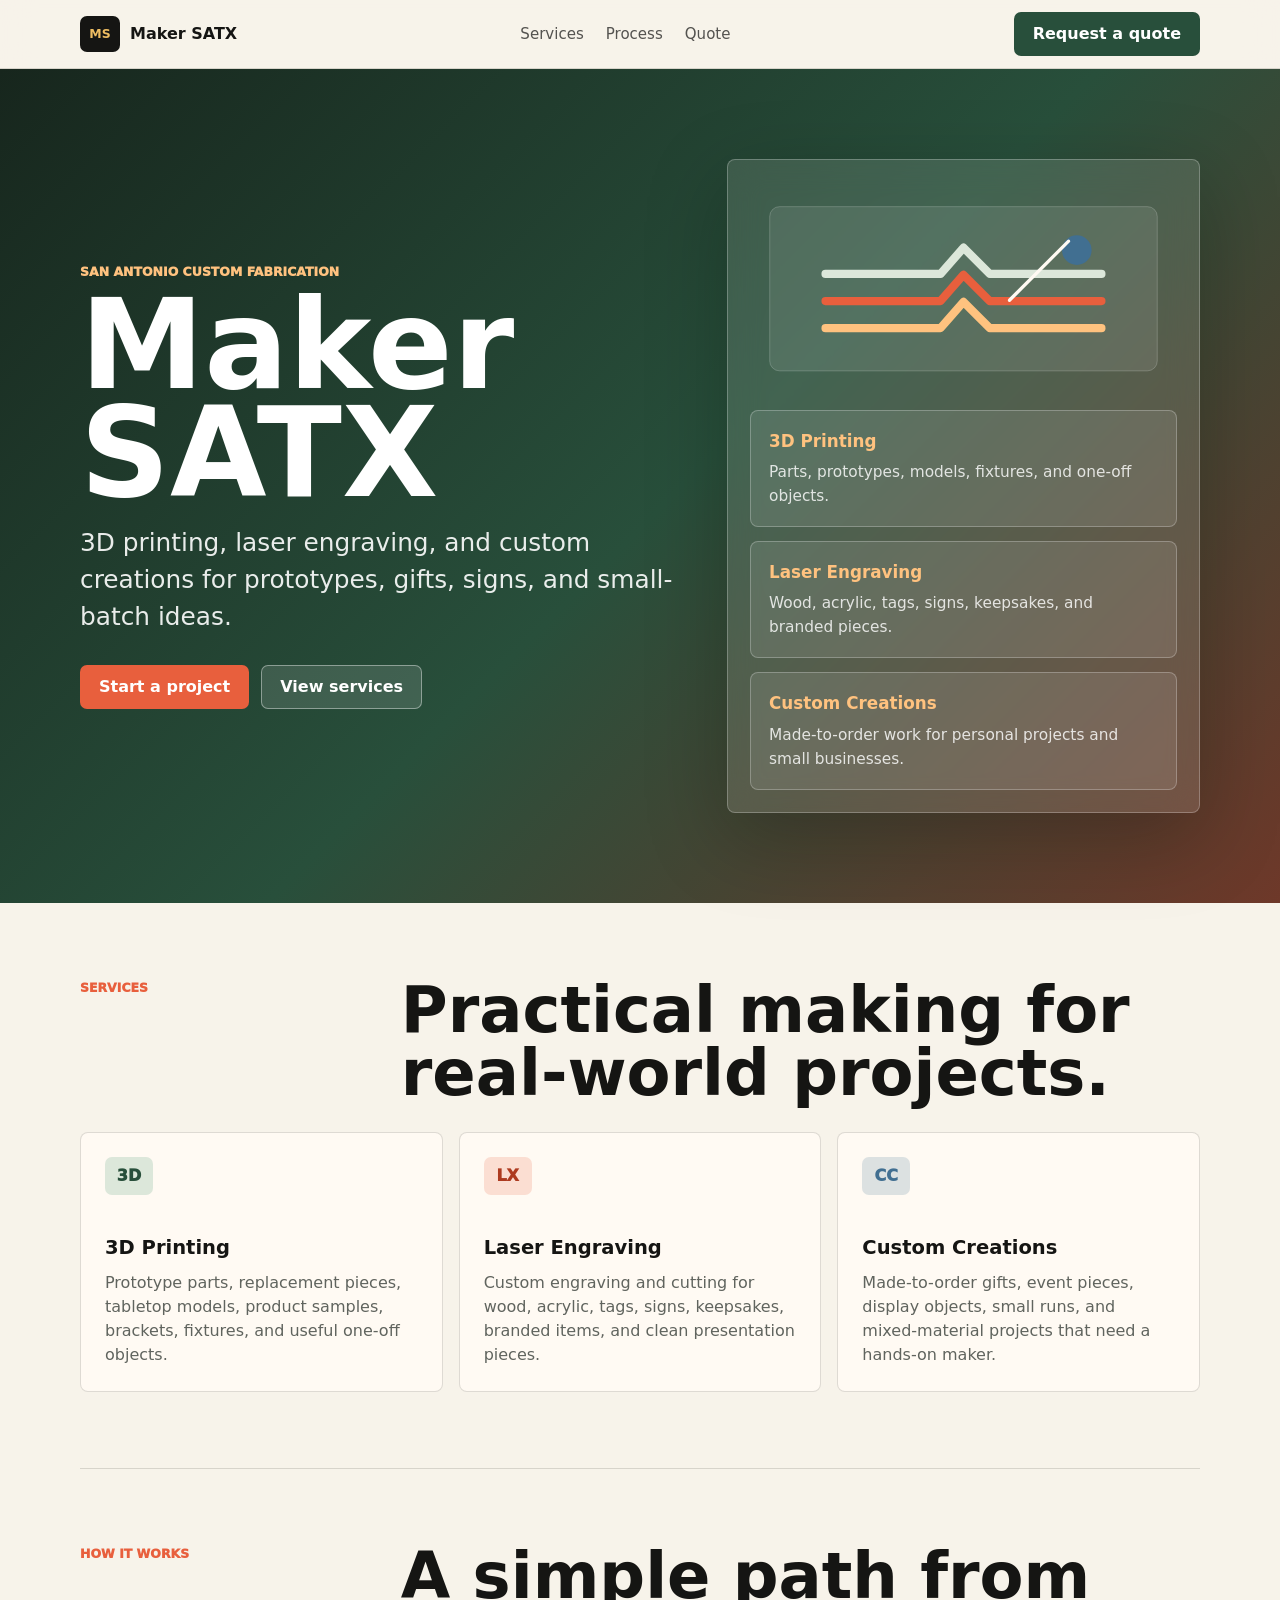
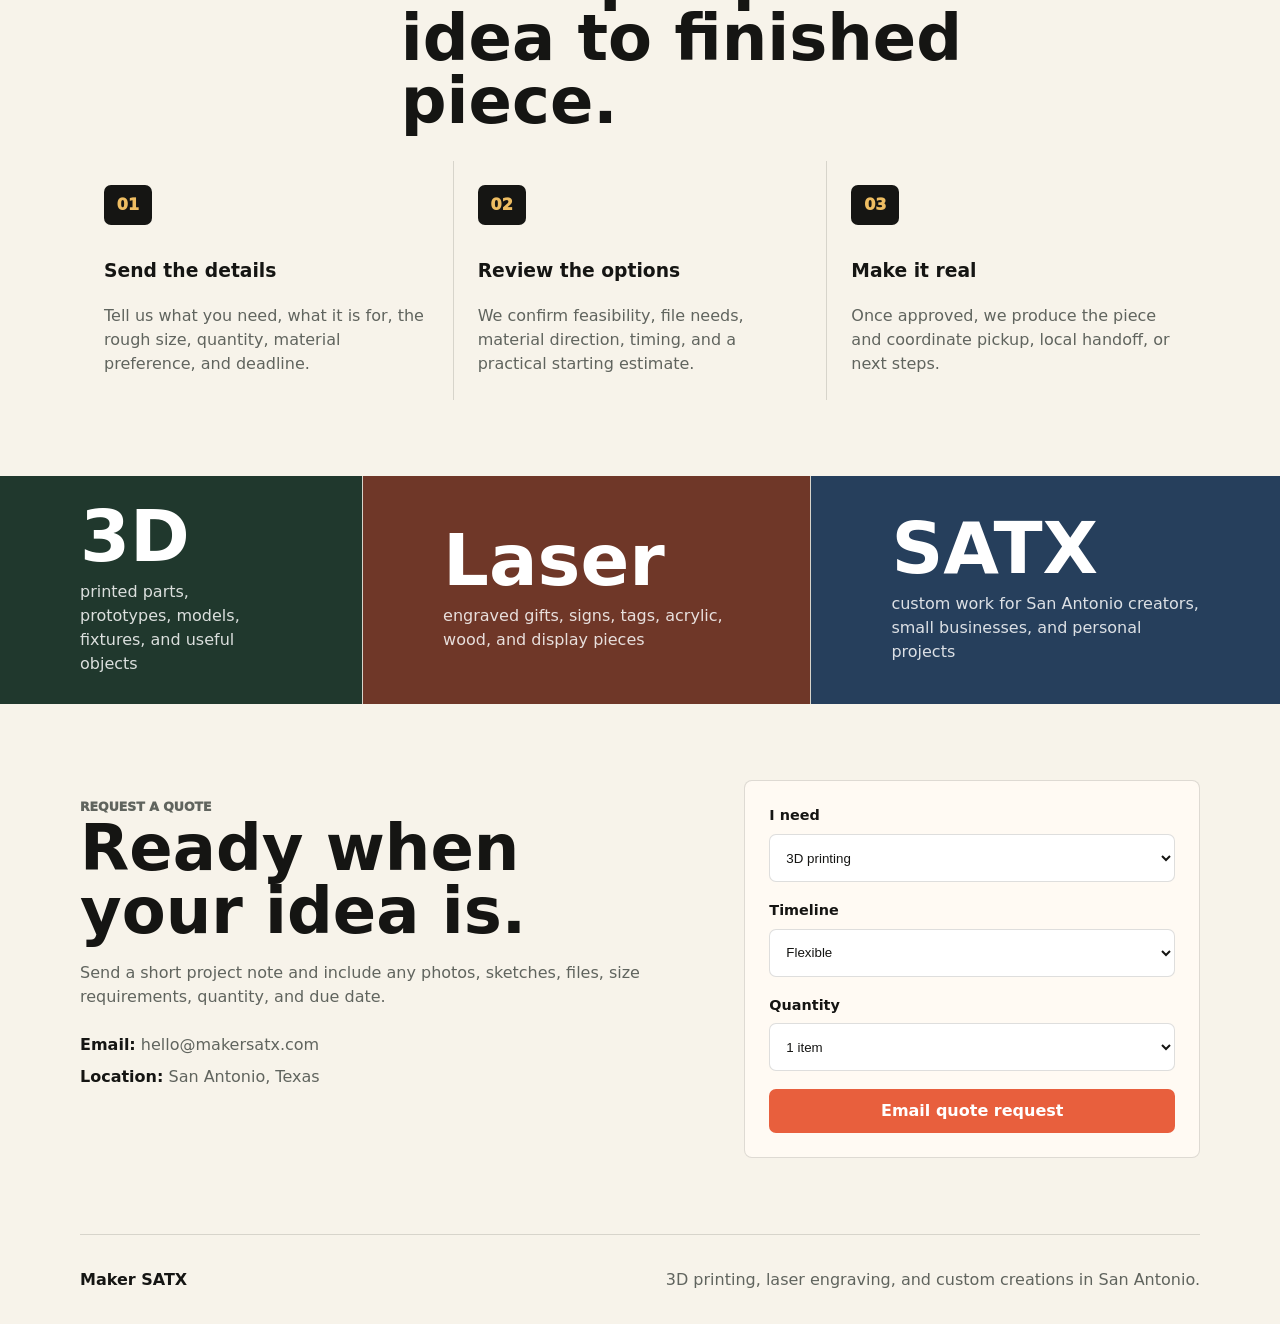
==== makersatx/index.html @ c3f37be2 "Add Maker SATX landing page" ====
<!doctype html>
<html lang="en">
<head>
  <meta charset="utf-8">
  <meta name="viewport" content="width=device-width, initial-scale=1">
  <title>Maker SATX | 3D Printing, Laser Engraving, and Custom Creations</title>
  <meta name="description" content="Maker SATX offers 3D printing, laser engraving, and custom creations for gifts, prototypes, signs, and small-batch projects in San Antonio.">
  <meta property="og:title" content="Maker SATX">
  <meta property="og:description" content="3D printing, laser engraving, and custom creations for San Antonio makers, businesses, and one-of-a-kind projects.">
  <meta property="og:type" content="website">
  <meta property="og:url" content="https://mattsivley4-maker.github.io/makersatx/">
  <style>
    :root{--ink:#151513;--muted:#60645e;--paper:#f7f3ea;--surface:#fffaf3;--green:#284f3b;--coral:#e85f3d;--amber:#eebd62;--blue:#416f91;--line:rgba(21,21,19,.14)}
    *{box-sizing:border-box}html{scroll-behavior:smooth}body{margin:0;background:var(--paper);color:var(--ink);font-family:Inter,ui-sans-serif,system-ui,-apple-system,BlinkMacSystemFont,"Segoe UI",sans-serif;line-height:1.5}a{color:inherit}.site-header{position:sticky;top:0;z-index:5;display:flex;align-items:center;justify-content:space-between;gap:18px;min-height:66px;padding:12px max(18px,calc((100vw - 1120px)/2));background:rgba(247,243,234,.93);border-bottom:1px solid var(--line);backdrop-filter:blur(16px)}.brand{display:flex;align-items:center;gap:10px;text-decoration:none;font-weight:900}.brand-mark{display:grid;place-items:center;width:40px;height:36px;border-radius:7px;background:var(--ink);color:var(--amber);font-size:.78rem}.nav-links{display:flex;gap:22px;color:rgba(21,21,19,.72);font-size:.94rem}.nav-links a,.button{text-decoration:none}.button{display:inline-flex;align-items:center;justify-content:center;min-height:44px;border-radius:7px;padding:0 18px;border:1px solid transparent;font-weight:850}.button.primary{background:var(--coral);color:#fff}.button.secondary{border-color:rgba(255,255,255,.4);background:rgba(255,255,255,.12);color:#fff}.button.dark{background:var(--green);color:#fff}.hero{display:grid;grid-template-columns:minmax(0,1.02fr) minmax(320px,.8fr);gap:44px;align-items:center;min-height:calc(100vh - 66px);padding:78px max(18px,calc((100vw - 1120px)/2));background:linear-gradient(135deg,#17261d 0%,#284f3b 52%,#6e3829 100%);color:#fff}.eyebrow{margin:0 0 10px;color:var(--coral);font-size:.78rem;font-weight:950;letter-spacing:0;text-transform:uppercase}.hero .eyebrow{color:#ffc27f}h1,h2,h3,p{margin-top:0}h1{max-width:9ch;margin-bottom:18px;font-size:clamp(4rem,11vw,7.8rem);line-height:.86;letter-spacing:0}.hero-copy{max-width:650px;margin-bottom:30px;color:rgba(255,255,255,.9);font-size:clamp(1.15rem,2.6vw,1.55rem)}.hero-actions{display:flex;flex-wrap:wrap;gap:12px}.shop-visual{display:grid;gap:14px;padding:22px;border:1px solid rgba(255,255,255,.25);border-radius:8px;background:rgba(255,250,243,.12);box-shadow:0 24px 80px rgba(5,12,8,.25);backdrop-filter:blur(16px)}.visual-card{border:1px solid rgba(255,255,255,.25);border-radius:8px;padding:18px;background:rgba(255,255,255,.1)}.visual-card strong{display:block;margin-bottom:6px;color:#ffc27f;font-size:1.05rem}.visual-card span{color:rgba(255,255,255,.82);font-size:.96rem}.line-art{width:100%;height:auto;display:block}.section{width:min(1120px,calc(100% - 36px));margin:0 auto;padding:76px 0}.section-heading{display:grid;grid-template-columns:minmax(180px,.52fr) minmax(0,1.48fr);gap:40px;align-items:start;margin-bottom:28px}.section-heading h2,.quote-section h2{margin-bottom:0;font-size:clamp(2rem,5vw,4rem);line-height:.98;letter-spacing:0}.service-grid{display:grid;grid-template-columns:repeat(3,minmax(0,1fr));gap:16px}.service-card,.quote-tool{border:1px solid var(--line);border-radius:8px;background:var(--surface)}.service-card{min-height:232px;padding:24px}.service-icon{display:inline-grid;place-items:center;min-width:48px;height:38px;margin-bottom:38px;border-radius:7px;padding:0 11px;background:#dce7da;color:var(--green);font-weight:950}.service-card:nth-child(2) .service-icon{background:rgba(232,95,61,.18);color:#ad3b20}.service-card:nth-child(3) .service-icon{background:rgba(65,111,145,.18);color:var(--blue)}.service-card h3{margin-bottom:8px;font-size:1.22rem}.service-card p,.process-list p,.quote-section p{margin-bottom:0;color:var(--muted)}.process-section{border-top:1px solid var(--line)}.process-list{display:grid;grid-template-columns:repeat(3,minmax(0,1fr));gap:1px;background:var(--line)}.process-list article{min-height:210px;padding:24px;background:var(--paper)}.process-list span{display:grid;place-items:center;width:48px;height:40px;margin-bottom:32px;border-radius:7px;background:var(--ink);color:var(--amber);font-weight:950}.proof-section{display:grid;grid-template-columns:.85fr 1.05fr 1.1fr;gap:1px;width:100%;padding:0;background:var(--line)}.proof-item{display:grid;align-content:center;gap:12px;min-height:170px;padding:28px max(24px,calc((100vw - 1120px)/2));background:#20382d;color:#fff}.proof-item:nth-child(2){background:#6f3728}.proof-item:nth-child(3){background:#263f5c}.proof-item strong{font-size:clamp(2.5rem,6vw,4.5rem);line-height:.9}.proof-item span{max-width:350px;color:rgba(255,255,255,.84)}.quote-section{display:grid;grid-template-columns:minmax(0,.95fr) minmax(320px,.7fr);gap:46px;align-items:start}.quote-section p{max-width:650px;margin-top:18px}.quote-tool{display:grid;gap:18px;padding:24px}.quote-tool label{display:grid;gap:7px;color:var(--ink);font-size:.9rem;font-weight:850}.quote-tool select{width:100%;min-height:48px;padding:0 12px;border:1px solid var(--line);border-radius:7px;background:white;color:var(--ink)}.contact-line{display:grid;gap:8px;margin-top:24px;color:var(--muted)}.contact-line strong{color:var(--ink)}.site-footer{display:flex;align-items:center;justify-content:space-between;gap:20px;min-height:90px;width:min(1120px,calc(100% - 36px));margin:0 auto;border-top:1px solid var(--line);color:var(--muted)}.site-footer span:first-child{color:var(--ink);font-weight:900}@media (max-width:880px){.nav-links{display:none}.hero,.section-heading,.service-grid,.process-list,.proof-section,.quote-section{grid-template-columns:1fr}.hero{min-height:auto;padding-top:66px}.section,.quote-section{padding:60px 0}.site-footer{align-items:flex-start;flex-direction:column;padding:20px 0}}@media (max-width:520px){.brand span:last-child{display:none}.hero-actions,.button{width:100%}h1{font-size:clamp(3.45rem,19vw,4.7rem)}.service-card,.process-list article,.quote-tool,.shop-visual{padding:18px}}
  </style>
  <script type="application/ld+json">{"@context":"https://schema.org","@type":"LocalBusiness","name":"Maker SATX","url":"https://mattsivley4-maker.github.io/makersatx/","description":"3D printing, laser engraving, and custom creations in San Antonio.","areaServed":{"@type":"City","name":"San Antonio"},"address":{"@type":"PostalAddress","addressLocality":"San Antonio","addressRegion":"TX","addressCountry":"US"},"email":"hello@makersatx.com","sameAs":[]}</script>
</head>
<body>
  <header class="site-header" aria-label="Main navigation">
    <a class="brand" href="#top" aria-label="Maker SATX home"><span class="brand-mark" aria-hidden="true">MS</span><span>Maker SATX</span></a>
    <nav class="nav-links" aria-label="Site sections"><a href="#services">Services</a><a href="#process">Process</a><a href="#quote">Quote</a></nav>
    <a class="button dark" href="mailto:hello@makersatx.com?subject=Maker%20SATX%20Quote%20Request">Request a quote</a>
  </header>
  <main id="top">
    <section class="hero" aria-labelledby="hero-title">
      <div>
        <p class="eyebrow">San Antonio custom fabrication</p>
        <h1 id="hero-title">Maker SATX</h1>
        <p class="hero-copy">3D printing, laser engraving, and custom creations for prototypes, gifts, signs, and small-batch ideas.</p>
        <div class="hero-actions"><a class="button primary" href="#quote">Start a project</a><a class="button secondary" href="#services">View services</a></div>
      </div>
      <aside class="shop-visual" aria-label="Maker SATX service summary">
        <svg class="line-art" viewBox="0 0 520 260" role="img" aria-label="Abstract layered fabrication graphic">
          <rect x="24" y="30" width="472" height="200" rx="12" fill="rgba(255,255,255,.09)" stroke="rgba(255,255,255,.24)"/>
          <path d="M92 178h140l28-32 32 32h136" fill="none" stroke="#ffc27f" stroke-width="10" stroke-linecap="round" stroke-linejoin="round"/>
          <path d="M92 145h140l28-32 32 32h136" fill="none" stroke="#e85f3d" stroke-width="10" stroke-linecap="round" stroke-linejoin="round"/>
          <path d="M92 112h140l28-32 32 32h136" fill="none" stroke="#dce7da" stroke-width="10" stroke-linecap="round" stroke-linejoin="round"/>
          <circle cx="398" cy="83" r="18" fill="#416f91"/>
          <path d="M388 72l-72 72" stroke="#fffaf3" stroke-width="4" stroke-linecap="round"/>
        </svg>
        <div class="visual-card"><strong>3D Printing</strong><span>Parts, prototypes, models, fixtures, and one-off objects.</span></div>
        <div class="visual-card"><strong>Laser Engraving</strong><span>Wood, acrylic, tags, signs, keepsakes, and branded pieces.</span></div>
        <div class="visual-card"><strong>Custom Creations</strong><span>Made-to-order work for personal projects and small businesses.</span></div>
      </aside>
    </section>
    <section id="services" class="section" aria-labelledby="services-title">
      <div class="section-heading"><p class="eyebrow">Services</p><h2 id="services-title">Practical making for real-world projects.</h2></div>
      <div class="service-grid">
        <article class="service-card"><span class="service-icon" aria-hidden="true">3D</span><h3>3D Printing</h3><p>Prototype parts, replacement pieces, tabletop models, product samples, brackets, fixtures, and useful one-off objects.</p></article>
        <article class="service-card"><span class="service-icon" aria-hidden="true">LX</span><h3>Laser Engraving</h3><p>Custom engraving and cutting for wood, acrylic, tags, signs, keepsakes, branded items, and clean presentation pieces.</p></article>
        <article class="service-card"><span class="service-icon" aria-hidden="true">CC</span><h3>Custom Creations</h3><p>Made-to-order gifts, event pieces, display objects, small runs, and mixed-material projects that need a hands-on maker.</p></article>
      </div>
    </section>
    <section id="process" class="section process-section" aria-labelledby="process-title">
      <div class="section-heading"><p class="eyebrow">How it works</p><h2 id="process-title">A simple path from idea to finished piece.</h2></div>
      <div class="process-list">
        <article><span>01</span><h3>Send the details</h3><p>Tell us what you need, what it is for, the rough size, quantity, material preference, and deadline.</p></article>
        <article><span>02</span><h3>Review the options</h3><p>We confirm feasibility, file needs, material direction, timing, and a practical starting estimate.</p></article>
        <article><span>03</span><h3>Make it real</h3><p>Once approved, we produce the piece and coordinate pickup, local handoff, or next steps.</p></article>
      </div>
    </section>
    <section class="section proof-section" aria-label="Maker SATX project types">
      <div class="proof-item"><strong>3D</strong><span>printed parts, prototypes, models, fixtures, and useful objects</span></div>
      <div class="proof-item"><strong>Laser</strong><span>engraved gifts, signs, tags, acrylic, wood, and display pieces</span></div>
      <div class="proof-item"><strong>SATX</strong><span>custom work for San Antonio creators, small businesses, and personal projects</span></div>
    </section>
    <section id="quote" class="section quote-section" aria-labelledby="quote-title">
      <div><p class="eyebrow">Request a quote</p><h2 id="quote-title">Ready when your idea is.</h2><p>Send a short project note and include any photos, sketches, files, size requirements, quantity, and due date.</p><div class="contact-line"><span><strong>Email:</strong> hello@makersatx.com</span><span><strong>Location:</strong> San Antonio, Texas</span></div></div>
      <form class="quote-tool" id="quote-form">
        <label>I need<select id="project-service" name="project-service"><option value="3D printing">3D printing</option><option value="Laser engraving">Laser engraving</option><option value="Custom creation">Custom creation</option><option value="Not sure yet">Help choosing the right option</option></select></label>
        <label>Timeline<select id="timeline" name="timeline"><option value="Flexible">Flexible</option><option value="1-2 weeks">1-2 weeks</option><option value="Rush request">Rush request</option></select></label>
        <label>Quantity<select id="quantity" name="quantity"><option value="1 item">1 item</option><option value="2-10 items">2-10 items</option><option value="Small batch">Small batch</option></select></label>
        <a class="button primary" id="quote-link" href="mailto:hello@makersatx.com?subject=Maker%20SATX%20Quote%20Request">Email quote request</a>
      </form>
    </section>
  </main>
  <footer class="site-footer"><span>Maker SATX</span><span>3D printing, laser engraving, and custom creations in San Antonio.</span></footer>
  <script>
    const quoteForm=document.querySelector('#quote-form');const quoteLink=document.querySelector('#quote-link');function updateQuoteLink(){const data=new FormData(quoteForm);const body=[`Service: ${data.get('project-service')}`,`Timeline: ${data.get('timeline')}`,`Quantity: ${data.get('quantity')}`,'','Project details:','','Attachments or links:'].join('\n');quoteLink.href=`mailto:hello@makersatx.com?subject=${encodeURIComponent('Maker SATX Quote Request')}&body=${encodeURIComponent(body)}`}quoteForm.addEventListener('change',updateQuoteLink);updateQuoteLink();
  </script>
</body>
</html>
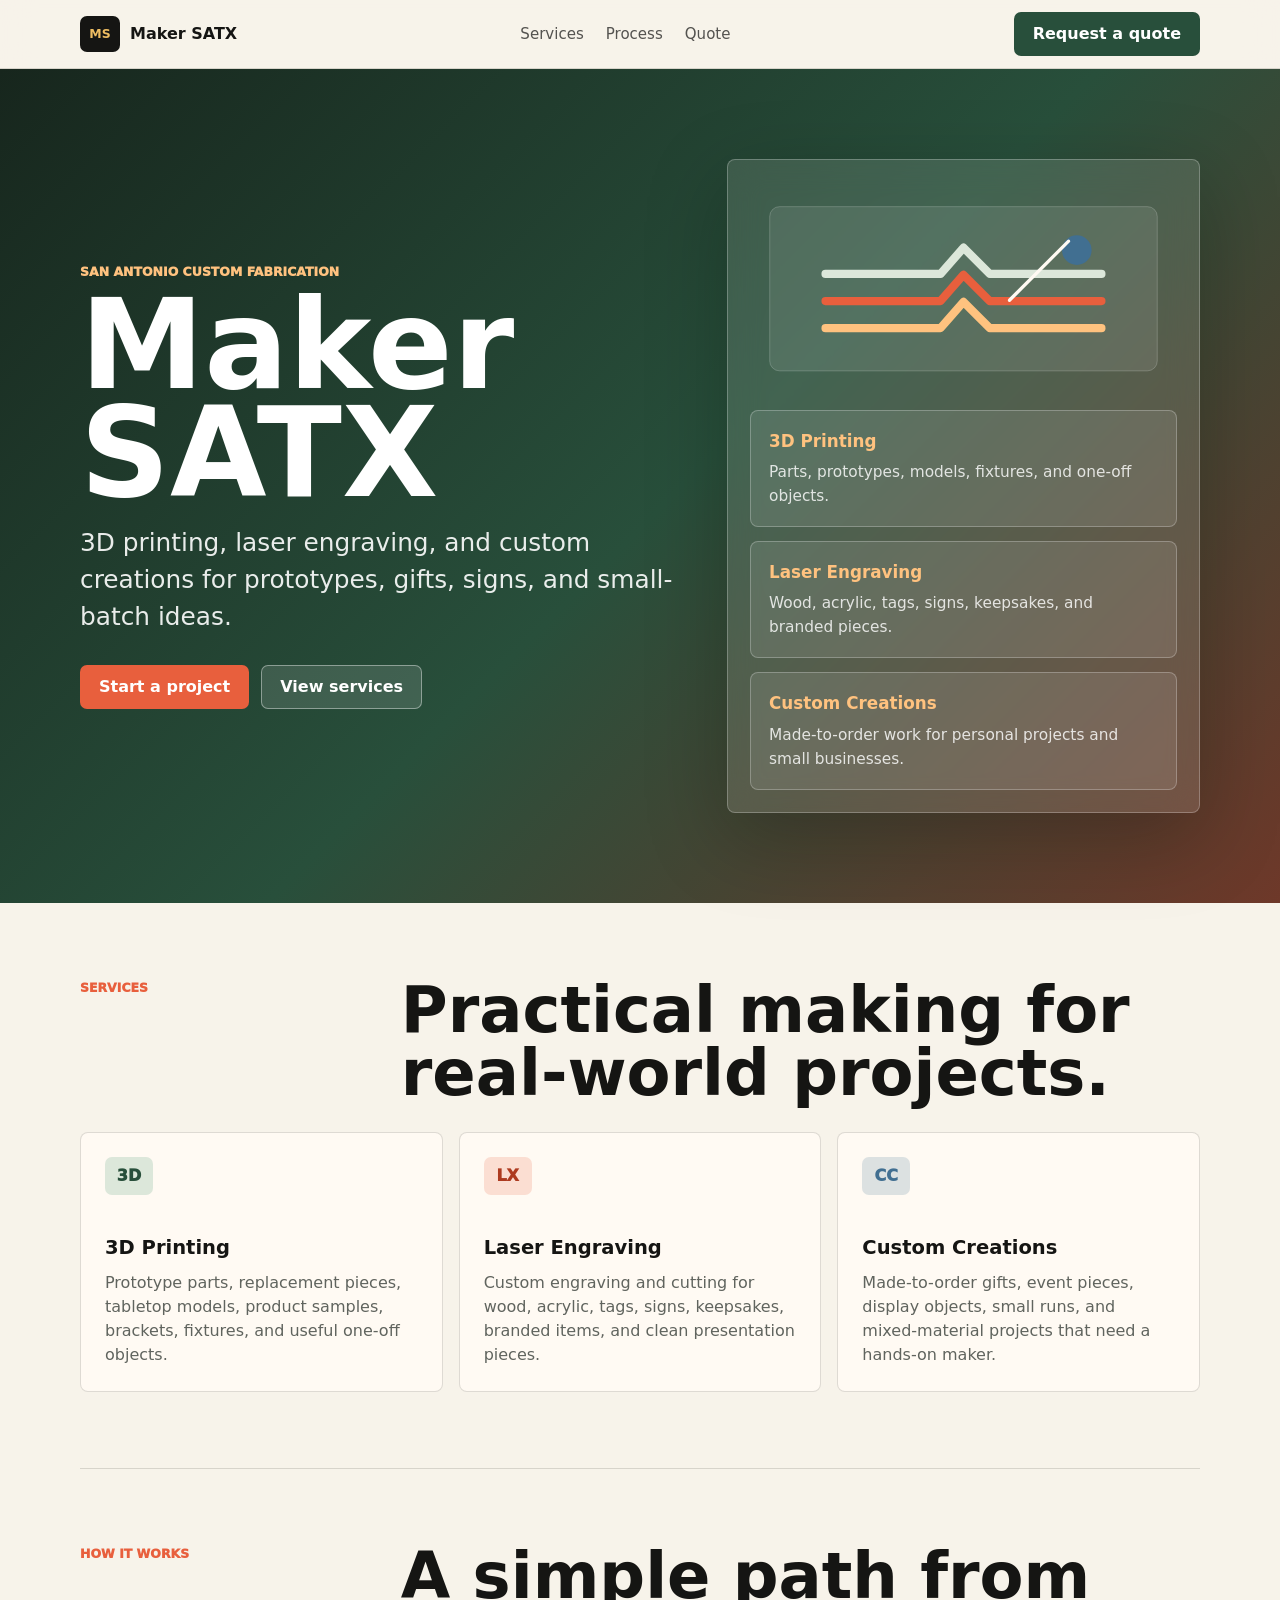
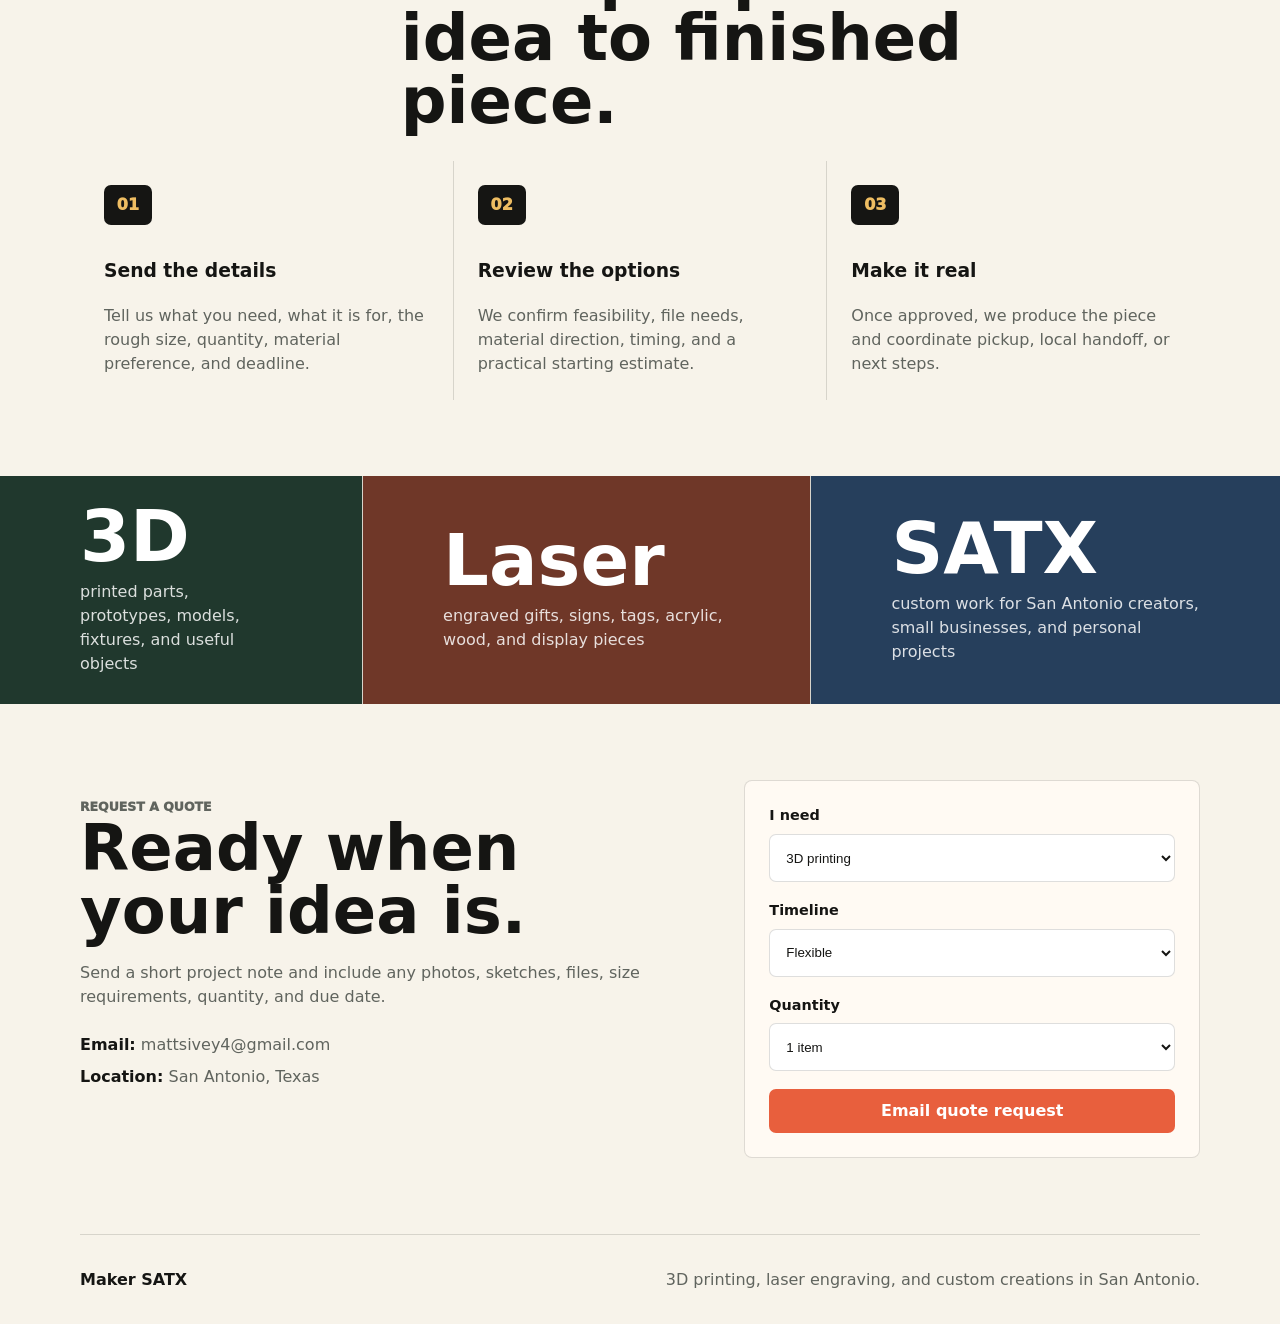
==== commit 09c71070: "Update Maker SATX contact email" ====
--- a/makersatx/index.html
+++ b/makersatx/index.html
@@ -13,13 +13,13 @@
     :root{--ink:#151513;--muted:#60645e;--paper:#f7f3ea;--surface:#fffaf3;--green:#284f3b;--coral:#e85f3d;--amber:#eebd62;--blue:#416f91;--line:rgba(21,21,19,.14)}
     *{box-sizing:border-box}html{scroll-behavior:smooth}body{margin:0;background:var(--paper);color:var(--ink);font-family:Inter,ui-sans-serif,system-ui,-apple-system,BlinkMacSystemFont,"Segoe UI",sans-serif;line-height:1.5}a{color:inherit}.site-header{position:sticky;top:0;z-index:5;display:flex;align-items:center;justify-content:space-between;gap:18px;min-height:66px;padding:12px max(18px,calc((100vw - 1120px)/2));background:rgba(247,243,234,.93);border-bottom:1px solid var(--line);backdrop-filter:blur(16px)}.brand{display:flex;align-items:center;gap:10px;text-decoration:none;font-weight:900}.brand-mark{display:grid;place-items:center;width:40px;height:36px;border-radius:7px;background:var(--ink);color:var(--amber);font-size:.78rem}.nav-links{display:flex;gap:22px;color:rgba(21,21,19,.72);font-size:.94rem}.nav-links a,.button{text-decoration:none}.button{display:inline-flex;align-items:center;justify-content:center;min-height:44px;border-radius:7px;padding:0 18px;border:1px solid transparent;font-weight:850}.button.primary{background:var(--coral);color:#fff}.button.secondary{border-color:rgba(255,255,255,.4);background:rgba(255,255,255,.12);color:#fff}.button.dark{background:var(--green);color:#fff}.hero{display:grid;grid-template-columns:minmax(0,1.02fr) minmax(320px,.8fr);gap:44px;align-items:center;min-height:calc(100vh - 66px);padding:78px max(18px,calc((100vw - 1120px)/2));background:linear-gradient(135deg,#17261d 0%,#284f3b 52%,#6e3829 100%);color:#fff}.eyebrow{margin:0 0 10px;color:var(--coral);font-size:.78rem;font-weight:950;letter-spacing:0;text-transform:uppercase}.hero .eyebrow{color:#ffc27f}h1,h2,h3,p{margin-top:0}h1{max-width:9ch;margin-bottom:18px;font-size:clamp(4rem,11vw,7.8rem);line-height:.86;letter-spacing:0}.hero-copy{max-width:650px;margin-bottom:30px;color:rgba(255,255,255,.9);font-size:clamp(1.15rem,2.6vw,1.55rem)}.hero-actions{display:flex;flex-wrap:wrap;gap:12px}.shop-visual{display:grid;gap:14px;padding:22px;border:1px solid rgba(255,255,255,.25);border-radius:8px;background:rgba(255,250,243,.12);box-shadow:0 24px 80px rgba(5,12,8,.25);backdrop-filter:blur(16px)}.visual-card{border:1px solid rgba(255,255,255,.25);border-radius:8px;padding:18px;background:rgba(255,255,255,.1)}.visual-card strong{display:block;margin-bottom:6px;color:#ffc27f;font-size:1.05rem}.visual-card span{color:rgba(255,255,255,.82);font-size:.96rem}.line-art{width:100%;height:auto;display:block}.section{width:min(1120px,calc(100% - 36px));margin:0 auto;padding:76px 0}.section-heading{display:grid;grid-template-columns:minmax(180px,.52fr) minmax(0,1.48fr);gap:40px;align-items:start;margin-bottom:28px}.section-heading h2,.quote-section h2{margin-bottom:0;font-size:clamp(2rem,5vw,4rem);line-height:.98;letter-spacing:0}.service-grid{display:grid;grid-template-columns:repeat(3,minmax(0,1fr));gap:16px}.service-card,.quote-tool{border:1px solid var(--line);border-radius:8px;background:var(--surface)}.service-card{min-height:232px;padding:24px}.service-icon{display:inline-grid;place-items:center;min-width:48px;height:38px;margin-bottom:38px;border-radius:7px;padding:0 11px;background:#dce7da;color:var(--green);font-weight:950}.service-card:nth-child(2) .service-icon{background:rgba(232,95,61,.18);color:#ad3b20}.service-card:nth-child(3) .service-icon{background:rgba(65,111,145,.18);color:var(--blue)}.service-card h3{margin-bottom:8px;font-size:1.22rem}.service-card p,.process-list p,.quote-section p{margin-bottom:0;color:var(--muted)}.process-section{border-top:1px solid var(--line)}.process-list{display:grid;grid-template-columns:repeat(3,minmax(0,1fr));gap:1px;background:var(--line)}.process-list article{min-height:210px;padding:24px;background:var(--paper)}.process-list span{display:grid;place-items:center;width:48px;height:40px;margin-bottom:32px;border-radius:7px;background:var(--ink);color:var(--amber);font-weight:950}.proof-section{display:grid;grid-template-columns:.85fr 1.05fr 1.1fr;gap:1px;width:100%;padding:0;background:var(--line)}.proof-item{display:grid;align-content:center;gap:12px;min-height:170px;padding:28px max(24px,calc((100vw - 1120px)/2));background:#20382d;color:#fff}.proof-item:nth-child(2){background:#6f3728}.proof-item:nth-child(3){background:#263f5c}.proof-item strong{font-size:clamp(2.5rem,6vw,4.5rem);line-height:.9}.proof-item span{max-width:350px;color:rgba(255,255,255,.84)}.quote-section{display:grid;grid-template-columns:minmax(0,.95fr) minmax(320px,.7fr);gap:46px;align-items:start}.quote-section p{max-width:650px;margin-top:18px}.quote-tool{display:grid;gap:18px;padding:24px}.quote-tool label{display:grid;gap:7px;color:var(--ink);font-size:.9rem;font-weight:850}.quote-tool select{width:100%;min-height:48px;padding:0 12px;border:1px solid var(--line);border-radius:7px;background:white;color:var(--ink)}.contact-line{display:grid;gap:8px;margin-top:24px;color:var(--muted)}.contact-line strong{color:var(--ink)}.site-footer{display:flex;align-items:center;justify-content:space-between;gap:20px;min-height:90px;width:min(1120px,calc(100% - 36px));margin:0 auto;border-top:1px solid var(--line);color:var(--muted)}.site-footer span:first-child{color:var(--ink);font-weight:900}@media (max-width:880px){.nav-links{display:none}.hero,.section-heading,.service-grid,.process-list,.proof-section,.quote-section{grid-template-columns:1fr}.hero{min-height:auto;padding-top:66px}.section,.quote-section{padding:60px 0}.site-footer{align-items:flex-start;flex-direction:column;padding:20px 0}}@media (max-width:520px){.brand span:last-child{display:none}.hero-actions,.button{width:100%}h1{font-size:clamp(3.45rem,19vw,4.7rem)}.service-card,.process-list article,.quote-tool,.shop-visual{padding:18px}}
   </style>
-  <script type="application/ld+json">{"@context":"https://schema.org","@type":"LocalBusiness","name":"Maker SATX","url":"https://mattsivley4-maker.github.io/makersatx/","description":"3D printing, laser engraving, and custom creations in San Antonio.","areaServed":{"@type":"City","name":"San Antonio"},"address":{"@type":"PostalAddress","addressLocality":"San Antonio","addressRegion":"TX","addressCountry":"US"},"email":"hello@makersatx.com","sameAs":[]}</script>
+  <script type="application/ld+json">{"@context":"https://schema.org","@type":"LocalBusiness","name":"Maker SATX","url":"https://mattsivley4-maker.github.io/makersatx/","description":"3D printing, laser engraving, and custom creations in San Antonio.","areaServed":{"@type":"City","name":"San Antonio"},"address":{"@type":"PostalAddress","addressLocality":"San Antonio","addressRegion":"TX","addressCountry":"US"},"email":"mattsivey4@gmail.com","sameAs":[]}</script>
 </head>
 <body>
   <header class="site-header" aria-label="Main navigation">
     <a class="brand" href="#top" aria-label="Maker SATX home"><span class="brand-mark" aria-hidden="true">MS</span><span>Maker SATX</span></a>
     <nav class="nav-links" aria-label="Site sections"><a href="#services">Services</a><a href="#process">Process</a><a href="#quote">Quote</a></nav>
-    <a class="button dark" href="mailto:hello@makersatx.com?subject=Maker%20SATX%20Quote%20Request">Request a quote</a>
+    <a class="button dark" href="mailto:mattsivey4@gmail.com?subject=Maker%20SATX%20Quote%20Request">Request a quote</a>
   </header>
   <main id="top">
     <section class="hero" aria-labelledby="hero-title">
@@ -65,18 +65,18 @@
       <div class="proof-item"><strong>SATX</strong><span>custom work for San Antonio creators, small businesses, and personal projects</span></div>
     </section>
     <section id="quote" class="section quote-section" aria-labelledby="quote-title">
-      <div><p class="eyebrow">Request a quote</p><h2 id="quote-title">Ready when your idea is.</h2><p>Send a short project note and include any photos, sketches, files, size requirements, quantity, and due date.</p><div class="contact-line"><span><strong>Email:</strong> hello@makersatx.com</span><span><strong>Location:</strong> San Antonio, Texas</span></div></div>
+      <div><p class="eyebrow">Request a quote</p><h2 id="quote-title">Ready when your idea is.</h2><p>Send a short project note and include any photos, sketches, files, size requirements, quantity, and due date.</p><div class="contact-line"><span><strong>Email:</strong> mattsivey4@gmail.com</span><span><strong>Location:</strong> San Antonio, Texas</span></div></div>
       <form class="quote-tool" id="quote-form">
         <label>I need<select id="project-service" name="project-service"><option value="3D printing">3D printing</option><option value="Laser engraving">Laser engraving</option><option value="Custom creation">Custom creation</option><option value="Not sure yet">Help choosing the right option</option></select></label>
         <label>Timeline<select id="timeline" name="timeline"><option value="Flexible">Flexible</option><option value="1-2 weeks">1-2 weeks</option><option value="Rush request">Rush request</option></select></label>
         <label>Quantity<select id="quantity" name="quantity"><option value="1 item">1 item</option><option value="2-10 items">2-10 items</option><option value="Small batch">Small batch</option></select></label>
-        <a class="button primary" id="quote-link" href="mailto:hello@makersatx.com?subject=Maker%20SATX%20Quote%20Request">Email quote request</a>
+        <a class="button primary" id="quote-link" href="mailto:mattsivey4@gmail.com?subject=Maker%20SATX%20Quote%20Request">Email quote request</a>
       </form>
     </section>
   </main>
   <footer class="site-footer"><span>Maker SATX</span><span>3D printing, laser engraving, and custom creations in San Antonio.</span></footer>
   <script>
-    const quoteForm=document.querySelector('#quote-form');const quoteLink=document.querySelector('#quote-link');function updateQuoteLink(){const data=new FormData(quoteForm);const body=[`Service: ${data.get('project-service')}`,`Timeline: ${data.get('timeline')}`,`Quantity: ${data.get('quantity')}`,'','Project details:','','Attachments or links:'].join('\n');quoteLink.href=`mailto:hello@makersatx.com?subject=${encodeURIComponent('Maker SATX Quote Request')}&body=${encodeURIComponent(body)}`}quoteForm.addEventListener('change',updateQuoteLink);updateQuoteLink();
+    const quoteForm=document.querySelector('#quote-form');const quoteLink=document.querySelector('#quote-link');function updateQuoteLink(){const data=new FormData(quoteForm);const body=[`Service: ${data.get('project-service')}`,`Timeline: ${data.get('timeline')}`,`Quantity: ${data.get('quantity')}`,'','Project details:','','Attachments or links:'].join('\n');quoteLink.href=`mailto:mattsivey4@gmail.com?subject=${encodeURIComponent('Maker SATX Quote Request')}&body=${encodeURIComponent(body)}`}quoteForm.addEventListener('change',updateQuoteLink);updateQuoteLink();
   </script>
 </body>
 </html>
